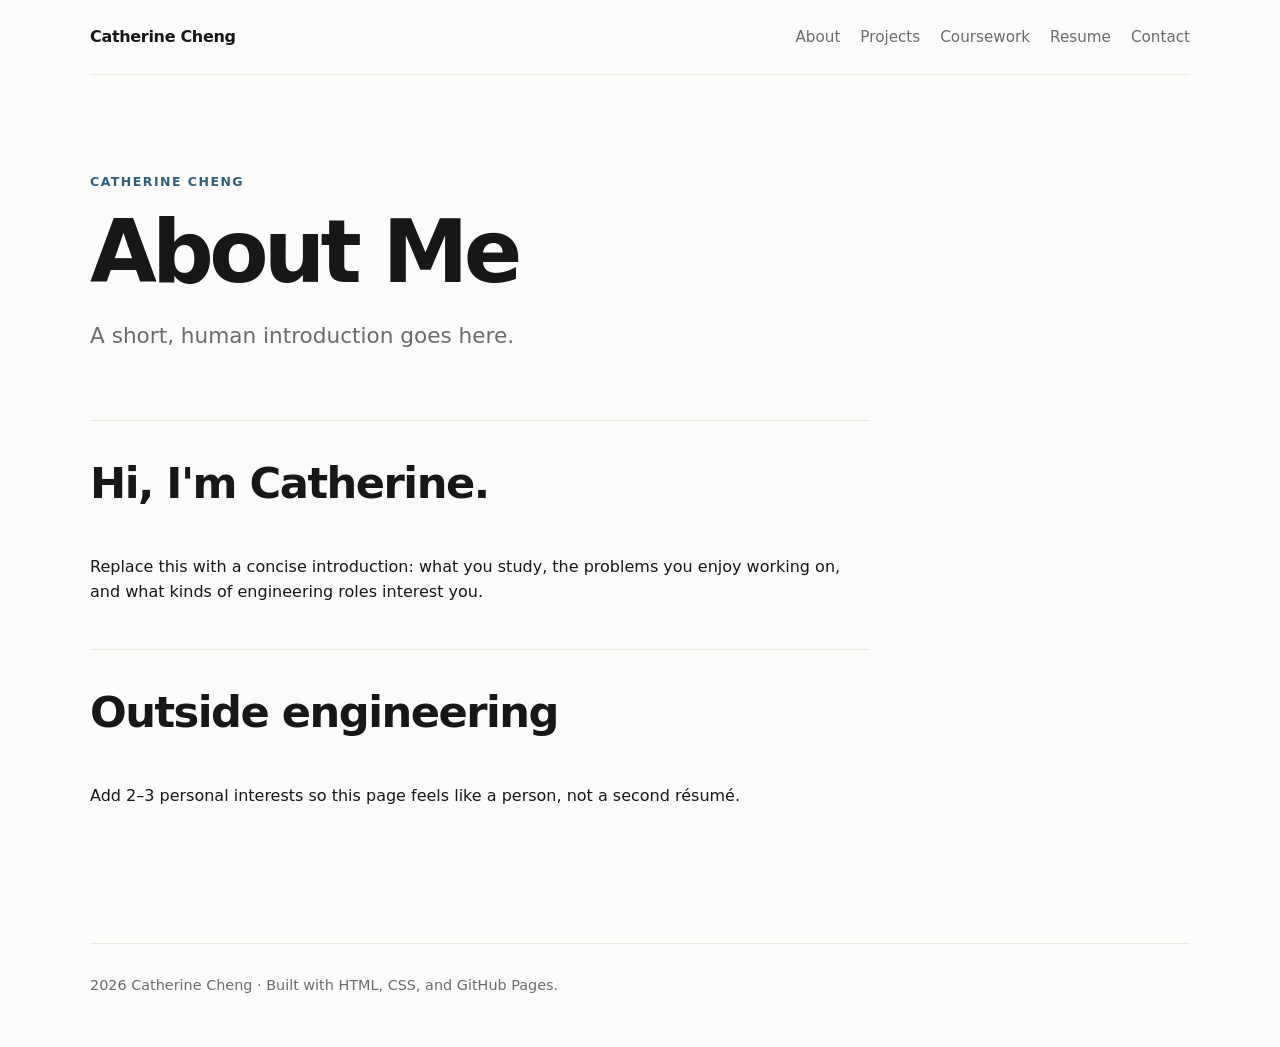
==== about.html @ 4ba86ce7 "Added initial files" ====
<!doctype html>
<html lang="en">
<head>
  <meta charset="utf-8">
  <meta name="viewport" content="width=device-width, initial-scale=1">
  <title>About Me | Catherine Cheng</title>
  <link rel="stylesheet" href="css/styles.css">
</head>
<body>
<header class="site-header">
  <a class="brand" href="index.html">Catherine Cheng</a>
  <nav class="nav">
    <a href="about.html">About</a>
    <a href="projects.html">Projects</a>
    <a href="coursework.html">Coursework</a>
    <a href="resume.html">Resume</a>
    <a href="contact.html">Contact</a>
  </nav>
</header>
<main>
  <header class="page-header">
    <p class="eyebrow">Catherine Cheng</p>
    <h1>About Me</h1>
    <p class="lead">A short, human introduction goes here.</p>
  </header>
  <div class="content">
    
<section><h2>Hi, I'm Catherine.</h2><p>Replace this with a concise introduction: what you study, the problems you enjoy working on, and what kinds of engineering roles interest you.</p></section>
<section><h2>Outside engineering</h2><p>Add 2–3 personal interests so this page feels like a person, not a second résumé.</p></section>

  </div>
</main>
<footer>
  <span id="year"></span> Catherine Cheng · Built with HTML, CSS, and GitHub Pages.
</footer>
<script src="js/main.js"></script>
</body>
</html>
---- css/styles.css ----
:root {
  --bg: #fbfbfa;
  --text: #171717;
  --muted: #6b6b6b;
  --line: #e7e7e3;
  --accent: #315f78;
  --accent-soft: #eaf1f4;
  --max-width: 1100px;
}

* { box-sizing: border-box; }

html { scroll-behavior: smooth; }

body {
  margin: 0;
  font-family: Inter, ui-sans-serif, system-ui, -apple-system, BlinkMacSystemFont, "Segoe UI", sans-serif;
  background: var(--bg);
  color: var(--text);
  line-height: 1.6;
}

a { color: inherit; }

.site-header {
  width: min(var(--max-width), calc(100% - 40px));
  margin: 0 auto;
  padding: 24px 0;
  display: flex;
  justify-content: space-between;
  align-items: center;
  gap: 24px;
  border-bottom: 1px solid var(--line);
}

.brand {
  font-weight: 750;
  text-decoration: none;
  letter-spacing: -0.02em;
}

.nav {
  display: flex;
  gap: 20px;
  flex-wrap: wrap;
}

.nav a {
  color: var(--muted);
  text-decoration: none;
  font-size: 0.95rem;
}

.nav a:hover { color: var(--accent); }

main {
  width: min(var(--max-width), calc(100% - 40px));
  margin: 0 auto;
}

.hero {
  padding: 110px 0 90px;
  max-width: 820px;
}

.eyebrow {
  color: var(--accent);
  font-weight: 700;
  text-transform: uppercase;
  letter-spacing: 0.12em;
  font-size: 0.78rem;
}

h1 {
  font-size: clamp(3rem, 8vw, 6.4rem);
  line-height: 0.98;
  letter-spacing: -0.055em;
  margin: 18px 0 24px;
}

h2 {
  font-size: clamp(1.8rem, 4vw, 2.7rem);
  letter-spacing: -0.035em;
  margin-top: 0;
}

h3 { letter-spacing: -0.02em; }

.lead {
  font-size: clamp(1.1rem, 2vw, 1.35rem);
  color: var(--muted);
  max-width: 700px;
}

.actions {
  display: flex;
  gap: 12px;
  margin-top: 32px;
  flex-wrap: wrap;
}

.button {
  display: inline-block;
  padding: 12px 18px;
  border-radius: 999px;
  text-decoration: none;
  border: 1px solid var(--text);
  font-weight: 650;
}

.button.primary {
  color: white;
  background: var(--text);
}

.button.secondary:hover { background: var(--accent-soft); }

.section {
  padding: 72px 0;
  border-top: 1px solid var(--line);
}

.section-heading {
  display: flex;
  justify-content: space-between;
  gap: 24px;
  align-items: baseline;
  margin-bottom: 30px;
}

.grid {
  display: grid;
  grid-template-columns: repeat(2, minmax(0, 1fr));
  gap: 20px;
}

.card {
  border: 1px solid var(--line);
  border-radius: 18px;
  padding: 26px;
  min-height: 230px;
  background: rgba(255,255,255,0.45);
  transition: transform 160ms ease, border-color 160ms ease;
}

.card:hover {
  transform: translateY(-3px);
  border-color: #c9d8df;
}

.card a {
  text-decoration: none;
}

.tag {
  display: inline-block;
  margin: 4px 6px 0 0;
  padding: 5px 9px;
  border-radius: 999px;
  background: var(--accent-soft);
  color: var(--accent);
  font-size: 0.82rem;
  font-weight: 650;
}

.page-header {
  padding: 85px 0 45px;
  max-width: 800px;
}

.page-header h1 {
  font-size: clamp(2.8rem, 7vw, 5.4rem);
}

.content {
  max-width: 780px;
  padding-bottom: 90px;
}

.content section {
  padding: 28px 0;
  border-top: 1px solid var(--line);
}

.project-hero {
  padding: 80px 0 48px;
}

.project-image {
  aspect-ratio: 16 / 8;
  border: 1px solid var(--line);
  border-radius: 18px;
  display: grid;
  place-items: center;
  color: var(--muted);
  background: linear-gradient(135deg, #f3f6f7, #fafafa);
  margin-bottom: 48px;
}

footer {
  width: min(var(--max-width), calc(100% - 40px));
  margin: 0 auto;
  border-top: 1px solid var(--line);
  padding: 30px 0 50px;
  color: var(--muted);
  font-size: 0.9rem;
}

@media (max-width: 720px) {
  .site-header {
    align-items: flex-start;
    flex-direction: column;
  }

  .nav { gap: 14px; }

  .hero { padding: 75px 0 60px; }

  .grid { grid-template-columns: 1fr; }

  .section-heading {
    align-items: flex-start;
    flex-direction: column;
  }
}
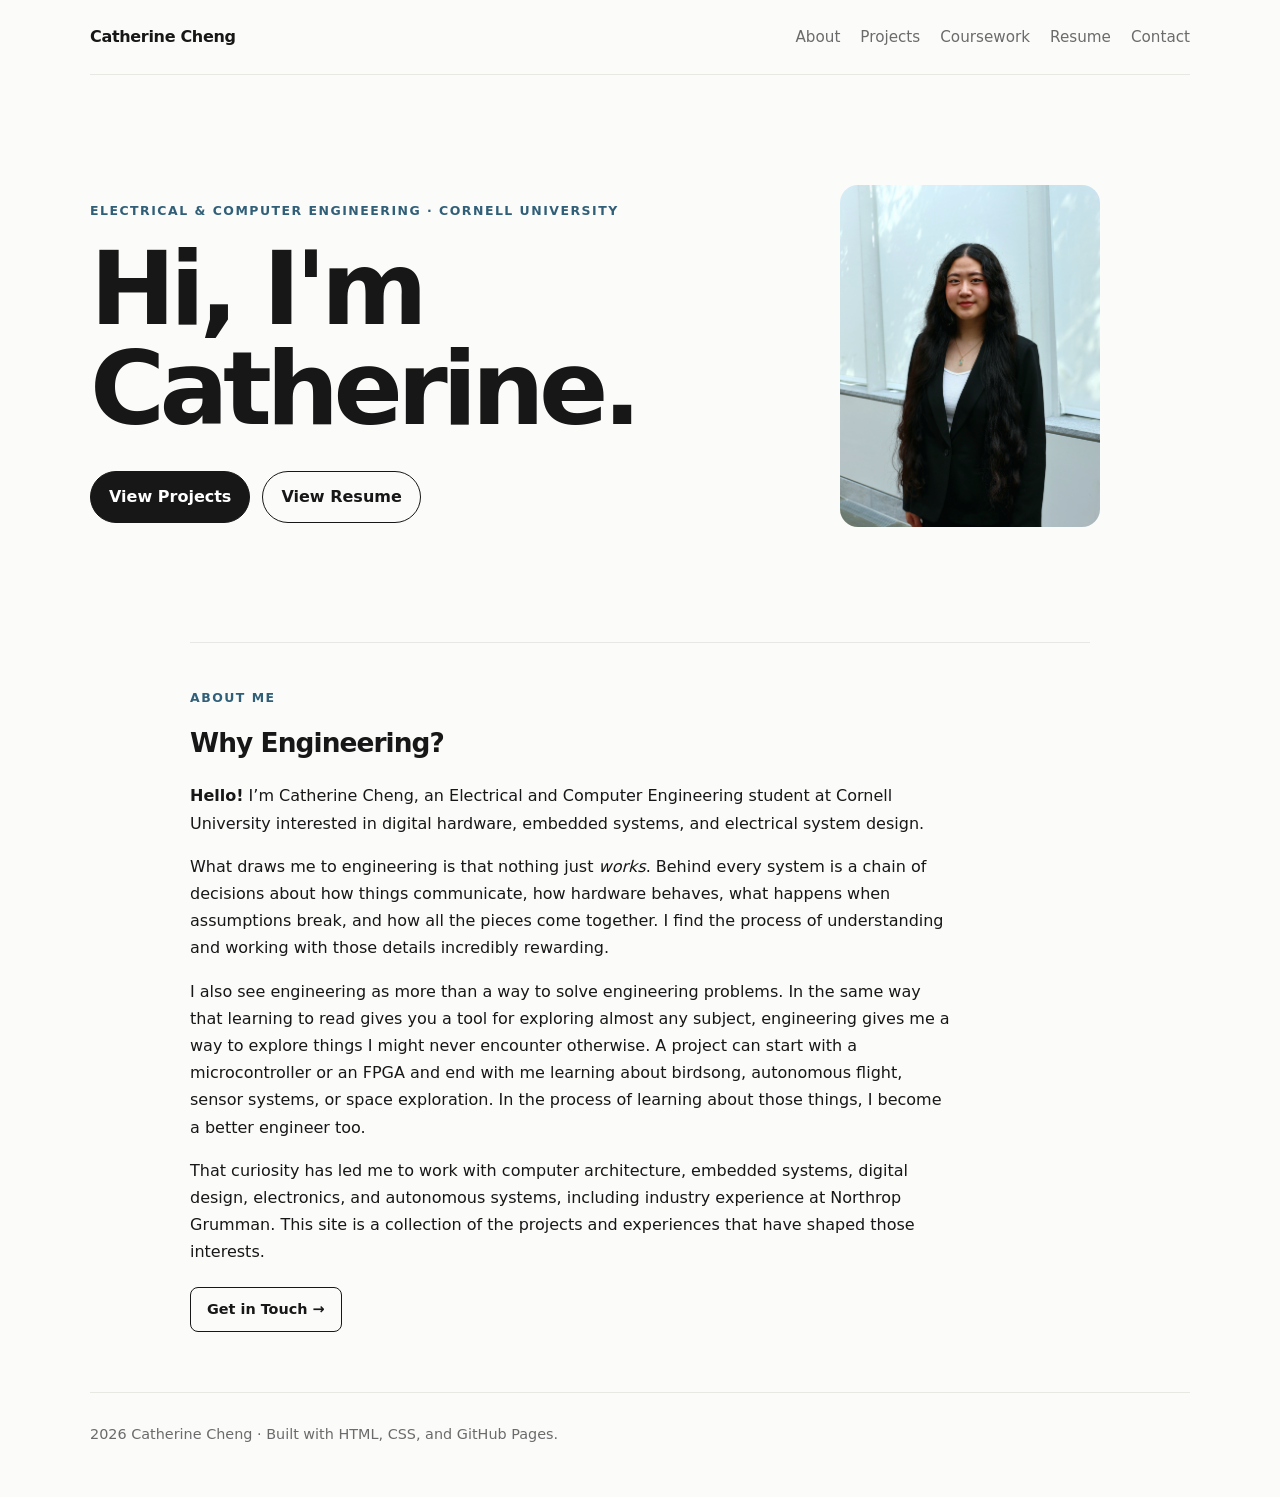
==== commit 4d10be81: "added files" ====
--- a/about.html
+++ b/about.html
@@ -3,7 +3,8 @@
 <head>
   <meta charset="utf-8">
   <meta name="viewport" content="width=device-width, initial-scale=1">
-  <title>About Me | Catherine Cheng</title>
+  <meta name="description" content="Catherine Cheng — Electrical and Computer Engineering portfolio.">
+  <title>Catherine Cheng | ECE Portfolio</title>
   <link rel="stylesheet" href="css/styles.css">
 </head>
 <body>
@@ -18,21 +19,91 @@
   </nav>
 </header>
 <main>
-  <header class="page-header">
-    <p class="eyebrow">Catherine Cheng</p>
-    <h1>About Me</h1>
-    <p class="lead">A short, human introduction goes here.</p>
-  </header>
-  <div class="content">
-    
-<section><h2>Hi, I'm Catherine.</h2><p>Replace this with a concise introduction: what you study, the problems you enjoy working on, and what kinds of engineering roles interest you.</p></section>
-<section><h2>Outside engineering</h2><p>Add 2–3 personal interests so this page feels like a person, not a second résumé.</p></section>
+  <section class="hero">
+    <div class="hero-content">
+
+      <div class="hero-text">
+        <p class="eyebrow">
+          Electrical & Computer Engineering · Cornell University
+        </p>
+
+        <h1>Hi, I'm Catherine.</h1>
+
+        <!-- <p class="lead">
+          I build hardware and embedded systems.
+        </p> -->
+
+        <div class="actions">
+          <a class="button primary" href="projects.html">View Projects</a>
+          <a class="button secondary" href="resume.html">View Resume</a>
+        </div>
+      </div>
+
+      <div class="hero-photo">
+        <img src="assets/images/headshot.jpg"
+            alt="Headshot of Catherine Cheng">
+      </div>
+
+    </div>
+  </section>
+
+<!-- =========================
+     ABOUT
+     ========================= -->
+
+<section class="home-about">
+
+  <div class="home-about-content">
+
+    <p class="eyebrow">ABOUT ME</p>
+
+    <h2>Why Engineering?</h2>
+
+    <p>
+      <strong>Hello!</strong> I’m Catherine Cheng, an Electrical and
+      Computer Engineering student at Cornell University interested in
+      digital hardware, embedded systems, and electrical system design.
+    </p>
+
+    <p>
+      What draws me to engineering is that nothing just <em>works</em>.
+      Behind every system is a chain of decisions about how things
+      communicate, how hardware behaves, what happens when assumptions
+      break, and how all the pieces come together. I find the process of
+      understanding and working with those details incredibly rewarding.
+    </p>
+
+    <p>
+      I also see engineering as more than a way to solve engineering
+      problems. In the same way that learning to read gives you a tool
+      for exploring almost any subject, engineering gives me a way to
+      explore things I might never encounter otherwise. A project can
+      start with a microcontroller or an FPGA and end with me learning
+      about birdsong, autonomous flight, sensor systems, or space
+      exploration. In the process of learning about those things, I
+      become a better engineer too.
+    </p>
+
+    <p>
+      That curiosity has led me to work with computer architecture,
+      embedded systems, digital design, electronics, and autonomous
+      systems, including industry experience at Northrop Grumman. This
+      site is a collection of the projects and experiences that have
+      shaped those interests.
+    </p>
+
+    <a class="project-button" href="contact.html">
+      Get in Touch →
+    </a>
 
   </div>
+
+</section>
+
 </main>
 <footer>
   <span id="year"></span> Catherine Cheng · Built with HTML, CSS, and GitHub Pages.
 </footer>
 <script src="js/main.js"></script>
 </body>
-</html>+</html>
--- a/css/styles.css
+++ b/css/styles.css
@@ -168,8 +168,10 @@
   max-width: 800px;
 }
 
-.page-header h1 {
-  font-size: clamp(2.8rem, 7vw, 5.4rem);
+.project-intro h1 {
+  font-size: clamp(2.4rem, 4vw, 4rem);
+  line-height: 1.1;
+  margin-bottom: 28px;
 }
 
 .content {
@@ -223,3 +225,1071 @@
     flex-direction: column;
   }
 }
+
+/* Homepage hero with headshot */
+
+.hero {
+  max-width: none;
+}
+
+.hero-content {
+  display: flex;
+  align-items: center;
+  justify-content: flex-start;
+  gap: 50px;
+}
+
+.hero-text {
+  flex: 1;
+  max-width: 700px;
+}
+
+.hero-photo {
+  flex-shrink: 0;
+}
+
+.hero-photo img {
+  width: 260px;
+  height: auto;
+  border-radius: 18px;
+  display: block;
+}
+
+/* Stack the photo and text on smaller screens */
+@media (max-width: 800px) {
+  .hero-content {
+    flex-direction: column-reverse;
+    align-items: flex-start;
+    gap: 40px;
+  }
+
+  .hero-photo img {
+    width: 240px;
+    height: 300px;
+  }
+}
+
+/* =========================
+   PROJECT PAGES
+   ========================= */
+
+.project-section {
+  padding: 40px 0;
+  border-top: 1px solid var(--line);
+}
+
+.project-split {
+  display: grid;
+  grid-template-columns: minmax(0, 1fr) minmax(0, 1fr);
+  gap: 56px;
+  align-items: center;
+}
+
+.project-split.reverse .project-media {
+  order: 2;
+}
+
+.project-split.reverse .project-copy {
+  order: 1;
+}
+
+.project-copy {
+  max-width: 520px;
+}
+
+.project-copy p {
+  color: var(--muted);
+  font-size: 1.02rem;
+}
+
+.project-media img {
+  width: 100%;
+  max-height: 430px;
+  object-fit: contain;
+  border-radius: 14px;
+  border: 1px solid var(--line);
+  background: white;
+}
+
+.project-media figcaption {
+  margin-top: 10px;
+  color: var(--muted);
+  font-size: 0.88rem;
+  line-height: 1.5;
+}
+
+.critical-path-box {
+  margin-top: 22px;
+  padding: 16px 18px;
+  border-radius: 12px;
+  background: var(--accent-soft);
+  font-size: 0.92rem;
+  line-height: 1.55;
+}
+
+.figure-grid {
+  display: grid;
+  grid-template-columns: repeat(2, minmax(0, 1fr));
+  gap: 24px;
+  margin-top: 28px;
+}
+
+.figure-grid img {
+  width: 100%;
+  max-height: 320px;
+  object-fit: contain;
+}
+
+@media (max-width: 820px) {
+  .project-split,
+  .figure-grid {
+    grid-template-columns: 1fr;
+  }
+
+  .project-split.reverse .project-media,
+  .project-split.reverse .project-copy {
+    order: initial;
+  }
+
+  .project-copy {
+    max-width: none;
+  }
+}
+
+/* =========================================
+   RESTORE PROJECT STATS
+   ========================================= */
+
+.project-stats {
+  display: grid;
+  grid-template-columns: repeat(4, 1fr);
+  gap: 16px;
+  padding-bottom: 70px;
+}
+
+.stat-card {
+  border: 1px solid var(--line);
+  border-radius: 16px;
+  padding: 22px;
+  background: rgba(255, 255, 255, 0.45);
+}
+
+.stat-number {
+  display: block;
+  font-size: 1.7rem;
+  font-weight: 750;
+  letter-spacing: -0.03em;
+}
+
+.stat-label {
+  display: block;
+  margin-top: 4px;
+  color: var(--muted);
+  font-size: 0.9rem;
+}
+
+
+/* =========================================
+   RESTORE DESIGN TAKEAWAYS
+   ========================================= */
+
+.takeaway-grid {
+  display: grid;
+  grid-template-columns: repeat(3, 1fr);
+  gap: 18px;
+  margin-top: 30px;
+}
+
+.takeaway-card {
+  border: 1px solid var(--line);
+  border-radius: 16px;
+  padding: 24px;
+  background: rgba(255, 255, 255, 0.45);
+}
+
+.takeaway-card h3 {
+  margin-top: 0;
+}
+
+.takeaway-card p {
+  margin-bottom: 0;
+}
+
+
+/* =========================================
+   MOBILE
+   ========================================= */
+
+@media (max-width: 800px) {
+
+  .project-stats {
+    grid-template-columns: repeat(2, 1fr);
+  }
+
+  .takeaway-grid {
+    grid-template-columns: 1fr;
+  }
+
+}
+
+.project-tags {
+  margin-bottom: 50px;
+}
+
+/* =========================
+   CHALLENGES & DEBUGGING
+   ========================= */
+
+.challenge-intro {
+  max-width: 720px;
+  color: var(--muted);
+  margin-bottom: 38px;
+}
+
+.challenge-list {
+  display: grid;
+  gap: 22px;
+}
+
+.challenge-item {
+  border: 1px solid var(--line);
+  border-radius: 16px;
+  padding: 30px;
+  background: rgba(255, 255, 255, 0.45);
+}
+
+.challenge-heading {
+  display: flex;
+  align-items: center;
+  gap: 14px;
+  margin-bottom: 18px;
+}
+
+.challenge-heading h3 {
+  margin: 0;
+  font-size: 1.25rem;
+}
+
+.challenge-number {
+  color: var(--accent);
+  font-size: 0.78rem;
+  font-weight: 700;
+  letter-spacing: 0.1em;
+}
+
+.challenge-item p {
+  max-width: 800px;
+}
+
+.solution-box {
+  margin-top: 22px;
+  padding: 16px 18px;
+  border-left: 3px solid var(--accent);
+  background: var(--accent-soft);
+  border-radius: 0 10px 10px 0;
+  font-size: 0.94rem;
+  line-height: 1.6;
+}
+
+@media (max-width: 800px) {
+  .challenge-item {
+    padding: 22px;
+  }
+}
+
+/* =========================
+   RESUME PAGE
+   ========================= */
+
+.resume-page {
+  width: min(900px, calc(100% - 40px));
+  margin: 0 auto;
+}
+
+.resume-header {
+  padding: 70px 0 35px;
+}
+
+.resume-title-row {
+  display: flex;
+  align-items: end;
+  justify-content: space-between;
+  gap: 30px;
+}
+
+.resume-title-row h1 {
+  margin-bottom: 10px;
+}
+
+.resume-title-row p {
+  margin-bottom: 0;
+  color: var(--muted);
+}
+
+.resume-viewer {
+  margin-bottom: 80px;
+  border: 1px solid var(--line);
+  border-radius: 14px;
+  overflow: hidden;
+  background: white;
+}
+
+.resume-viewer iframe {
+  display: block;
+  width: 100%;
+  height: 850px;
+  border: none;
+}
+
+@media (max-width: 800px) {
+
+  .resume-title-row {
+    align-items: flex-start;
+    flex-direction: column;
+  }
+
+  .resume-viewer iframe {
+    height: 750px;
+  }
+
+}
+
+/* =========================
+   COURSEWORK PAGE
+   ========================= */
+
+.coursework-page {
+  width: min(1000px, calc(100% - 40px));
+  margin: 0 auto;
+}
+
+.coursework-header {
+  padding: 65px 0 35px;
+  max-width: 760px;
+}
+
+.coursework-header h1 {
+  font-size: clamp(3rem, 7vw, 6rem);
+  line-height: 1;
+  margin-bottom: 16px;
+}
+
+.coursework-lead {
+  color: var(--muted);
+  font-size: 1.08rem;
+  max-width: 680px;
+}
+
+.course-grid {
+  display: grid;
+  grid-template-columns: repeat(2, minmax(0, 1fr));
+  gap: 16px;
+  padding-bottom: 80px;
+}
+
+.course-card {
+  border: 1px solid var(--line);
+  border-radius: 14px;
+  padding: 20px 22px;
+  background: rgba(255, 255, 255, 0.45);
+}
+
+.course-card h2 {
+  font-size: 1.08rem;
+  margin: 0 0 8px;
+  letter-spacing: -0.01em;
+}
+
+.course-card p {
+  margin: 0;
+  color: var(--muted);
+  font-size: 0.94rem;
+  line-height: 1.55;
+}
+
+@media (max-width: 760px) {
+  .course-grid {
+    grid-template-columns: 1fr;
+  }
+}
+
+/* =========================
+   PROJECT COVER IMAGES
+   ========================= */
+
+.project-card {
+  overflow: hidden;
+}
+
+.project-card > a {
+  display: block;
+  text-decoration: none;
+  color: inherit;
+}
+
+.project-cover {
+  width: 100%;
+  height: auto;
+  display: block;
+  margin: 18px 0;
+  border-radius: 12px;
+}
+
+.project-card-content {
+  padding: 22px;
+}
+
+.project-card-content h3 {
+  margin-top: 6px;
+  margin-bottom: 10px;
+}
+
+.project-card-content > p {
+  color: var(--muted);
+}
+
+.project-card-tags {
+  margin-top: 18px;
+}
+
+.feedback-grid {
+  display: grid;
+  grid-template-columns: repeat(2, 1fr);
+  gap: 14px;
+  margin: 25px 0;
+}
+
+.feedback-card {
+  border: 1px solid var(--line);
+  border-radius: 12px;
+  padding: 18px;
+  background: rgba(255, 255, 255, 0.45);
+}
+
+.feedback-card p {
+  margin: 6px 0 0;
+  color: var(--muted);
+}
+
+@media (max-width: 700px) {
+  .feedback-grid {
+    grid-template-columns: 1fr;
+  }
+}
+
+
+/* ==========================================
+   BIRDSONG SYNTHESIZER
+   ========================================== */
+
+
+/* Signal-flow diagram */
+
+.signal-flow {
+  display: flex;
+  align-items: center;
+  justify-content: center;
+  gap: 12px;
+  flex-wrap: wrap;
+  padding: 28px 0;
+}
+
+.signal-block {
+  min-width: 135px;
+  padding: 16px 18px;
+  border: 1px solid var(--line);
+  border-radius: 12px;
+  text-align: center;
+  background: rgba(255, 255, 255, 0.45);
+}
+
+.signal-block strong {
+  display: block;
+  margin-bottom: 4px;
+  font-size: 0.95rem;
+}
+
+.signal-block span {
+  display: block;
+  color: var(--muted);
+  font-size: 0.82rem;
+}
+
+.signal-arrow {
+  color: var(--muted);
+  font-size: 1.25rem;
+}
+
+
+/* Birdsong stats */
+
+.birdsynth-stats {
+  margin-top: 30px;
+}
+
+
+/* Compose mode */
+
+.compose-demo {
+  margin: 28px 0;
+  padding: 24px;
+  border: 1px solid var(--line);
+  border-radius: 14px;
+  background: rgba(255, 255, 255, 0.45);
+}
+
+.compose-label {
+  margin-bottom: 12px;
+  color: var(--muted);
+  font-size: 0.82rem;
+  text-transform: uppercase;
+  letter-spacing: 0.08em;
+}
+
+.compose-label:not(:first-child) {
+  margin-top: 25px;
+}
+
+.compose-keys,
+.compose-sequence {
+  display: flex;
+  align-items: center;
+  gap: 9px;
+  flex-wrap: wrap;
+}
+
+.compose-keys span,
+.compose-sequence span {
+  width: 38px;
+  height: 38px;
+
+  display: flex;
+  align-items: center;
+  justify-content: center;
+
+  border: 1px solid var(--line);
+  border-radius: 8px;
+
+  font-weight: 600;
+}
+
+.compose-sequence b {
+  color: var(--muted);
+  font-weight: 400;
+}
+
+
+/* YouTube demo */
+
+.video-wrapper {
+  position: relative;
+  width: 100%;
+  padding-bottom: 56.25%;
+  margin-top: 25px;
+
+  overflow: hidden;
+  border-radius: 14px;
+  border: 1px solid var(--line);
+}
+
+.video-wrapper iframe {
+  position: absolute;
+  inset: 0;
+
+  width: 100%;
+  height: 100%;
+
+  border: 0;
+}
+
+
+/* Mobile */
+
+@media (max-width: 700px) {
+
+  .signal-flow {
+    flex-direction: column;
+  }
+
+  .signal-arrow {
+    transform: rotate(90deg);
+  }
+
+}
+
+/* UART system overview */
+
+.system-overview-block {
+  margin-top: 38px;
+}
+
+.overview-figure {
+  max-width: 1000px;
+  margin: 24px auto 0;
+}
+
+.overview-figure img {
+  display: block;
+  width: 100%;
+  height: auto;
+  object-fit: contain;
+  border-radius: 10px;
+}
+
+.overview-figure figcaption {
+  margin-top: 10px;
+  color: var(--muted);
+  font-size: 0.85rem;
+  line-height: 1.5;
+}
+
+
+
+/* UART system overview diagram */
+
+.uart-overview-figure {
+  max-width: 820px;
+  margin: 28px auto 0;
+}
+
+.uart-overview-figure img {
+  display: block;
+  width: 100%;
+  height: auto;
+  object-fit: contain;
+  border-radius: 10px;
+}
+
+.uart-overview-figure figcaption {
+  margin-top: 9px;
+  color: var(--muted);
+  font-size: 0.85rem;
+  line-height: 1.5;
+}
+
+
+.project-links {
+  margin-top: 22px;
+}
+
+.project-button {
+  display: inline-flex;
+  align-items: center;
+  gap: 7px;
+
+  padding: 10px 16px;
+
+  border: 1px solid var(--text);
+  border-radius: 8px;
+
+  color: var(--text);
+  text-decoration: none;
+  font-size: 0.9rem;
+  font-weight: 600;
+
+  transition: 0.2s ease;
+}
+
+.project-button:hover {
+  transform: translateY(-2px);
+  background: var(--text);
+  color: var(--bg);
+}
+
+
+/* UART project demo video */
+
+.uart-video-wrapper {
+  position: relative;
+  width: 100%;
+  max-width: 680px;
+  aspect-ratio: 16 / 9;
+
+  margin: 22px 0 0;
+
+  overflow: hidden;
+  border-radius: 12px;
+  border: 1px solid var(--line);
+}
+
+.uart-video-wrapper iframe {
+  position: absolute;
+  inset: 0;
+
+  width: 100%;
+  height: 100%;
+
+  border: 0;
+}
+
+/* =========================
+   UART PROJECT DEMO
+   ========================= */
+
+.demo-section {
+  text-align: left;
+}
+
+.demo-heading {
+  max-width: 700px;
+  margin: 0 0 24px 0;
+}
+
+.demo-heading .section-number {
+  margin-bottom: 6px;
+}
+
+.demo-heading h2 {
+  margin-top: 0;
+  margin-bottom: 12px;
+}
+
+.demo-heading p {
+  color: var(--muted);
+  line-height: 1.65;
+}
+
+
+/* Video */
+
+.uart-video-wrapper {
+  position: relative;
+
+  width: min(100%, 680px);
+  aspect-ratio: 16 / 9;
+
+  margin: 0;                 /* keeps video on the left */
+
+  overflow: hidden;
+
+  border: 1px solid var(--line);
+  border-radius: 14px;
+
+  box-shadow: 0 10px 30px rgba(0, 0, 0, 0.08);
+}
+
+.uart-video-wrapper iframe {
+  position: absolute;
+  inset: 0;
+
+  width: 100%;
+  height: 100%;
+
+  border: 0;
+}
+
+
+/* YouTube button */
+
+.demo-youtube-link {
+  display: flex;
+  justify-content: flex-start;   /* button on left */
+  margin-top: 18px;
+}
+
+
+/* Clickable project demo */
+
+.demo-video-link {
+  width: min(100%, 520px);
+  margin-top: 20px;
+}
+
+.demo-video-link a {
+  position: relative;
+  display: block;
+}
+
+.demo-video-link img {
+  display: block;
+  width: 100%;
+  height: auto;
+
+  border-radius: 12px;
+  border: 1px solid var(--line);
+
+  transition: transform 0.2s ease, opacity 0.2s ease;
+}
+
+.demo-video-link a:hover img {
+  transform: translateY(-2px);
+  opacity: 0.9;
+}
+
+
+/* Play icon */
+
+.play-button {
+  position: absolute;
+  top: 50%;
+  left: 50%;
+
+  transform: translate(-50%, -50%);
+
+  width: 62px;
+  height: 62px;
+
+  display: flex;
+  align-items: center;
+  justify-content: center;
+
+  border-radius: 50%;
+
+  background: rgba(0, 0, 0, 0.78);
+  color: white;
+
+  font-size: 25px;
+
+  pointer-events: none;
+}
+
+
+/* Caption */
+
+.demo-caption {
+  max-width: 520px;
+  margin-top: 10px;
+
+  color: var(--muted);
+  font-size: 0.85rem;
+  line-height: 1.5;
+}
+
+/* ==========================================
+   MY ROLE + DEMO SIDE-BY-SIDE
+   ========================================== */
+
+.role-demo-grid {
+  display: grid;
+  grid-template-columns: 1fr 1fr;
+  gap: 55px;
+  align-items: start;
+}
+
+.role-column,
+.demo-column {
+  min-width: 0;
+}
+
+.role-column h2,
+.demo-column h2 {
+  margin-top: 0;
+}
+
+.role-column p,
+.demo-column p {
+  line-height: 1.65;
+}
+
+
+/* Demo thumbnail */
+
+.demo-video-link {
+  width: 100%;
+  max-width: 480px;
+  margin-top: 18px;
+}
+
+.demo-video-link a {
+  position: relative;
+  display: block;
+}
+
+.demo-video-link img {
+  display: block;
+  width: 100%;
+  height: auto;
+
+  border-radius: 12px;
+  border: 1px solid var(--line);
+
+  transition: transform 0.2s ease, opacity 0.2s ease;
+}
+
+.demo-video-link a:hover img {
+  transform: translateY(-2px);
+  opacity: 0.9;
+}
+
+
+/* Play button */
+
+.play-button {
+  position: absolute;
+  top: 50%;
+  left: 50%;
+
+  transform: translate(-50%, -50%);
+
+  width: 36px;
+  height: 36px;
+
+  display: flex;
+  align-items: center;
+  justify-content: center;
+
+  border-radius: 50%;
+
+  background: rgba(0, 0, 0, 0.78);
+  color: white;
+
+  font-size: 21px;
+
+  pointer-events: none;
+}
+
+
+/* Caption */
+
+.demo-caption {
+  max-width: 480px;
+  margin-top: 9px;
+
+  color: var(--muted);
+  font-size: 0.85rem;
+}
+
+
+/* Stack on smaller screens */
+
+@media (max-width: 800px) {
+
+  .role-demo-grid {
+    grid-template-columns: 1fr;
+    gap: 35px;
+  }
+
+}
+
+/* ==========================================
+   DRONE PROJECT
+   ========================================== */
+
+.compact-section-intro {
+  max-width: 760px;
+  margin-bottom: 24px;
+}
+
+
+/* Electrical design cards */
+
+.drone-two-card-grid {
+  display: grid;
+  grid-template-columns: 1fr 1fr;
+  gap: 28px;
+}
+
+.drone-work-card {
+  min-width: 0;
+}
+
+.drone-work-card img,
+.drone-pdf-preview {
+  width: 100%;
+  height: 400px;
+
+  border-radius: 12px;
+  border: 1px solid var(--line);
+  overflow: hidden;
+}
+
+.drone-work-card img {
+  display: block;
+  object-fit: cover;
+}
+
+.drone-pdf-preview object {
+  width: 100%;
+  height: 100%;
+}
+
+.drone-work-card h3 {
+  margin: 14px 0 6px;
+  font-size: 1.05rem;
+}
+
+.drone-work-card p {
+  margin-top: 0;
+  color: var(--muted);
+  line-height: 1.55;
+}
+
+
+/* Flight controller section */
+
+.drone-compact-row {
+  display: grid;
+  grid-template-columns: 1fr 1.1fr;
+  gap: 50px;
+  align-items: center;
+}
+
+.drone-skill-boxes {
+  display: grid;
+  grid-template-columns: repeat(3, 1fr);
+  gap: 10px;
+}
+
+.drone-skill-boxes div {
+  padding: 18px 14px;
+
+  border: 1px solid var(--line);
+  border-radius: 10px;
+}
+
+.drone-skill-boxes strong {
+  display: block;
+  margin-bottom: 5px;
+}
+
+.drone-skill-boxes span {
+  color: var(--muted);
+  font-size: 0.82rem;
+  line-height: 1.4;
+}
+
+
+/* Mobile */
+
+@media (max-width: 800px) {
+
+  .drone-two-card-grid,
+  .drone-compact-row {
+    grid-template-columns: 1fr;
+  }
+
+  .drone-skill-boxes {
+    grid-template-columns: 1fr;
+  }
+
+}
+
+/* ==========================================
+   HOME ABOUT
+   ========================================== */
+
+.home-about {
+  max-width: 900px;
+  margin: 25px auto 60px;
+  padding-top: 32px;
+  border-top: 1px solid var(--line);
+}
+
+.home-about-content {
+  max-width: 760px;
+}
+
+.home-about-content h2 {
+  margin-top: 5px;
+  margin-bottom: 18px;
+  font-size: 1.65rem;
+}
+
+.home-about-content p {
+  line-height: 1.7;
+  margin-bottom: 14px;
+}
+
+.home-about-content .project-button {
+  margin-top: 8px;
+}
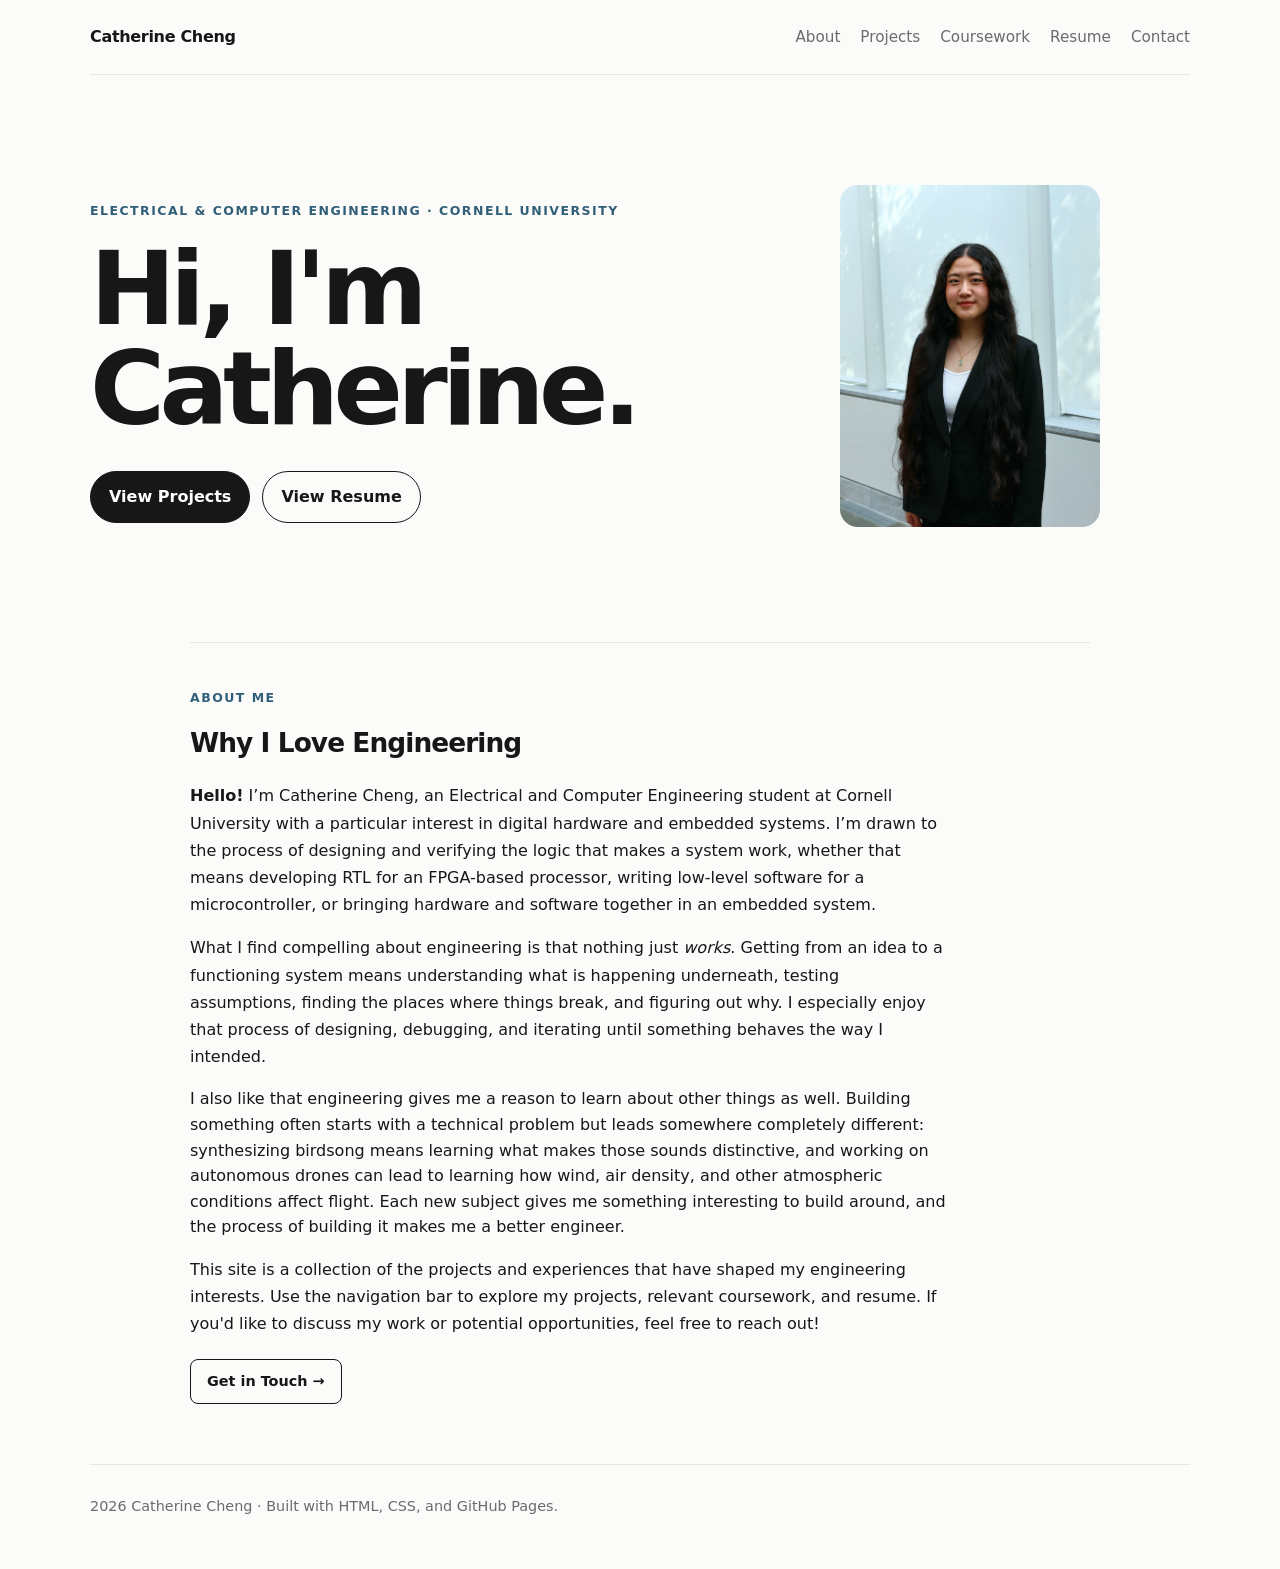
==== commit fb291f84: "cleaned up projects" ====
--- a/about.html
+++ b/about.html
@@ -3,7 +3,7 @@
 <head>
   <meta charset="utf-8">
   <meta name="viewport" content="width=device-width, initial-scale=1">
-  <meta name="description" content="Catherine Cheng — Electrical and Computer Engineering portfolio.">
+  <meta name="description" content="Catherine Cheng - Electrical and Computer Engineering portfolio.">
   <title>Catherine Cheng | ECE Portfolio</title>
   <link rel="stylesheet" href="css/styles.css">
 </head>
@@ -57,39 +57,27 @@
 
     <p class="eyebrow">ABOUT ME</p>
 
-    <h2>Why Engineering?</h2>
+    <h2>Why I Love Engineering</h2>
 
     <p>
-      <strong>Hello!</strong> I’m Catherine Cheng, an Electrical and
-      Computer Engineering student at Cornell University interested in
-      digital hardware, embedded systems, and electrical system design.
+      <strong>Hello!</strong> I’m Catherine Cheng, an Electrical and Computer Engineering student at Cornell University with a particular interest in digital hardware and embedded systems. I’m drawn to the process of designing and verifying the logic that makes a system work, whether that means developing RTL for an FPGA-based processor, writing low-level software for a microcontroller, or bringing hardware and software together in an embedded system.
+
     </p>
 
     <p>
-      What draws me to engineering is that nothing just <em>works</em>.
-      Behind every system is a chain of decisions about how things
-      communicate, how hardware behaves, what happens when assumptions
-      break, and how all the pieces come together. I find the process of
-      understanding and working with those details incredibly rewarding.
+      What I find compelling about engineering is that nothing just <i>works</i>. Getting from an idea to a functioning system means understanding what is happening underneath, testing assumptions, finding the places where things break, and figuring out why. I especially enjoy that process of designing, debugging, and iterating until something behaves the way I intended.
+
     </p>
 
+    </p>
+    I also like that engineering gives me a reason to learn about other things as well. Building something often starts with a technical problem but leads somewhere completely different: synthesizing birdsong means learning what makes those sounds distinctive, and working on autonomous drones can lead to learning how wind, air density, and other atmospheric conditions affect flight. Each new subject gives me something interesting to build around, and the process of building it makes me a better engineer.
     <p>
-      I also see engineering as more than a way to solve engineering
-      problems. In the same way that learning to read gives you a tool
-      for exploring almost any subject, engineering gives me a way to
-      explore things I might never encounter otherwise. A project can
-      start with a microcontroller or an FPGA and end with me learning
-      about birdsong, autonomous flight, sensor systems, or space
-      exploration. In the process of learning about those things, I
-      become a better engineer too.
-    </p>
 
     <p>
-      That curiosity has led me to work with computer architecture,
-      embedded systems, digital design, electronics, and autonomous
-      systems, including industry experience at Northrop Grumman. This
-      site is a collection of the projects and experiences that have
-      shaped those interests.
+      This site is a collection of the projects and experiences that have
+      shaped my engineering interests. Use the navigation bar to explore my
+      projects, relevant coursework, and resume. If you'd like to discuss my
+      work or potential opportunities, feel free to reach out!
     </p>
 
     <a class="project-button" href="contact.html">
--- a/css/styles.css
+++ b/css/styles.css
@@ -1292,4 +1292,63 @@
 
 .home-about-content .project-button {
   margin-top: 8px;
+}
+
+/* ==========================================
+   BIRD SYNTH — ISR TIMING SUMMARY
+   ========================================== */
+
+.timing-summary {
+  width: 100%;
+  margin: 32px auto 0;
+
+  display: flex;
+  justify-content: center;
+  align-items: stretch;
+  gap: 24px;
+}
+
+.timing-stat {
+  width: 260px;
+  min-height: 95px;
+  padding: 20px 24px;
+
+  display: flex;
+  flex-direction: column;
+  justify-content: center;
+  align-items: center;
+
+  border: 1px solid var(--line);
+  border-radius: 12px;
+
+  text-align: center;
+}
+
+.timing-value {
+  display: block;
+  font-size: 1.35rem;
+  font-weight: 700;
+  line-height: 1.2;
+}
+
+.timing-label {
+  display: block;
+  margin-top: 7px;
+
+  color: var(--muted);
+  font-size: 0.9rem;
+  line-height: 1.3;
+}
+
+@media (max-width: 850px) {
+
+  .timing-summary {
+    flex-direction: column;
+    align-items: center;
+  }
+
+  .timing-stat {
+    width: min(100%, 400px);
+  }
+
 }
